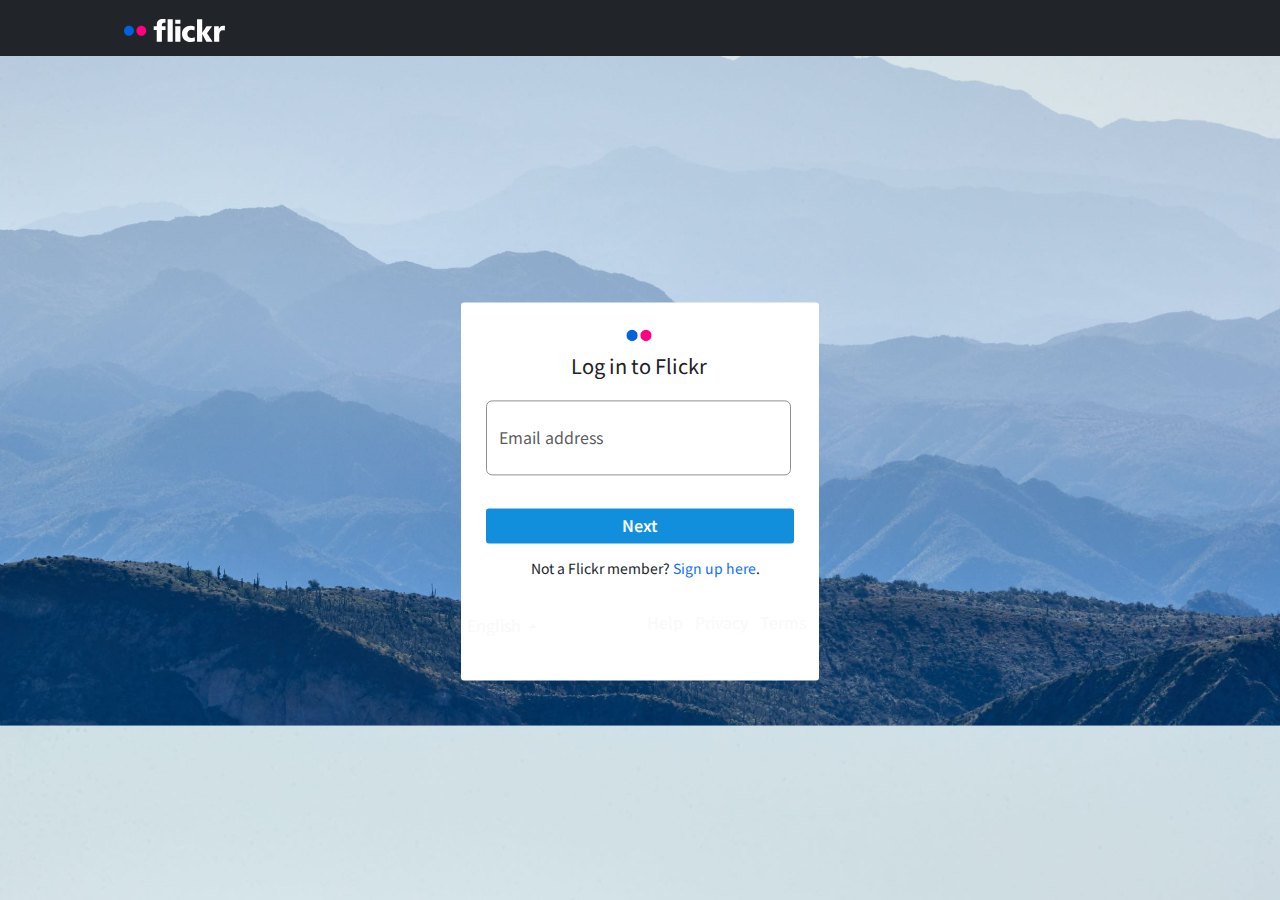
==== log-in.html @ 7827677e "Commit Flick 1" ====
<!DOCTYPE html>
<html lang="en">

<head>
    <meta charset="UTF-8">
    <meta name="viewport" content="width=device-width, initial-scale=1.0">
    <title>Flickr Login</title>
    <link rel="stylesheet" href="bootstrap.css">
    <link rel="stylesheet" href="bootstrap.js">
    <link rel="stylesheet" href="style.css">
    <link rel="preconnect" href="https://fonts.googleapis.com">
    <link rel="preconnect" href="https://fonts.gstatic.com" crossorigin>
    <link href="https://fonts.googleapis.com/css2?family=Noto+Sans+JP:wght@300;400;500;600;700;800;900&display=swap"
        rel="stylesheet">
    <link rel="icon" type="image/x-icon" href="images/download (1).png">
    <link href="https://cdn.jsdelivr.net/npm/bootstrap@5.3.2/dist/css/bootstrap.min.css" rel="stylesheet"
        integrity="sha384-T3c6CoIi6uLrA9TneNEoa7RxnatzjcDSCmG1MXxSR1GAsXEV/Dwwykc2MPK8M2HN" crossorigin="anonymous">
</head>

<body id="body-log">
    <!-- As a link -->
    <nav class="navbar bg-dark" id="inter">
        <div class="container-fluid ms-3 ms-md-3 ms-sm-0">
            <a class="navbar-brand ms-5" href="index.html"><img
                    src="images/identity_flickr_com/flickr_logo_dots.7670d27a.svg" alt="" class="ms-5"></a>
        </div>
    </nav>
        <div class="form" id="log">
            <img src="images/download (1).png">
            <p id="login">Log in to Flickr</p>
            <input type="email" class="form-control" placeholder="Email address">
            <button>Next</button>
            <p id="member">Not a Flickr member? <a href="sign-up.html" class="text-decoration-none">Sign up here</a>.
            </p>
        </div>
        <div class="nav-item dropup" id="eng">
            <button class="btn  dropdown-toggle text-light" style="transform: translate(0px, -75px);" data-bs-toggle="dropdown" aria-expanded="false" id="eng">
                English
            </button>
            <ul class="dropdown-menu dropdown-menu-dar">
                <li><a class="dropdown-item" href="#">English</a></li>
                <li><a class="dropdown-item" href="#">Deutsch</a></li>
                <li><a class="dropdown-item" href="#">繁體中文</a></li>
                <li><a class="dropdown-item" href="#">Español</a></li>
                <li><a class="dropdown-item" href="#">Français</a></li>
                <li><a class="dropdown-item" href="#">한글</a></li>
                <li><a class="dropdown-item" href="#">Italiano</a></li>
                <li><a class="dropdown-item" href="#">Português</a></li>
                <li><a class="dropdown-item" href="#">Tiếng Việt</a></li>
                <li><a class="dropdown-item" href="#">Bahasa Indonesia</a></li>
                <li><a class="dropdown-item" href="#">HelpPrivacyTerms</a></li>
            </ul>
            <a href="" id="nit" class="text-decoration-none text-light mx-1">Help</a>
            <a href="" id="nit" class="text-decoration-none text-light mx-1">Privacy</a>
            <a href="" id="nit" class="text-decoration-none text-light mx-1">Terms</a>
        </div>


    <script src="https://cdn.jsdelivr.net/npm/bootstrap@5.3.2/dist/js/bootstrap.bundle.min.js"
        integrity="sha384-C6RzsynM9kWDrMNeT87bh95OGNyZPhcTNXj1NW7RuBCsyN/o0jlpcV8Qyq46cDfL"
        crossorigin="anonymous"></script>
</body>

</html>
---- style.css ----
/* UNiversal Start */
* {
    margin: 0px;
    padding: 0px;
    box-sizing: border-box;
    font-family: 'Noto Sans JP', sans-serif;
}

/* Universal End */

/* Nav Start */
#nav-input {
    width: 55vw;
    height: 30%;
    border-radius: 20x;
}

#nav-link {
    font-size: 16px;
    margin-top: 5px;
    font-weight: 400;
    color: white;

}

#nav-btn {
    line-height: 32px;
    font-size: 16px;
    padding: 0px 20px;
    font-weight: 600;
}

#nav-btn:hover {
    color: #7f7f7f;
}

#nav-btn:active {
    border: 3px solid #7f7f7f;
}

/* Nav End */


@media screen and (max-width:700px) {
    #nav {
        display: flex;
        flex-direction: row;
        flex-wrap: nowrap;
    }

    #nav-input {
        display: none;
    }

    #nav-link {
        border: 2px solid #ffffff;
        padding: 2px;
        margin-right: 5px;
    }

    #nav-btn {
        display: none;
    }

    #carouselExampleAutoplaying img {
        width: auto;
        height: auto;
    }
}

/* Carousel Start */
#carouselExampleAutoplaying img {
    width: 100vw;
    height: 100vh;
}

#captions {
    width: 90%;
    color: #ffff;
    position: absolute;
    top: 45%;
    left: 50%;
    transform: translate(-50%, -50%);
    text-align: center;
}

#captions h1 {
    font-weight: 600;
    line-height: 56px;
    font-size: 56px;
    margin-bottom: 5px;
}

#captions p {
    font-size: 26px;
    line-height: 32px;
    margin-top: 26px;
    font-weight: 600;
    margin-bottom: 50px;
}

#captions a {
    font-weight: 800;
    font-size: 24px;
    line-height: 64px;
    padding: 0px 20px;
    margin: 0px;
    color: #000000;
}

#captions a:hover {
    color: #7f7f7f;
}

#captions a:active {
    border: 1px solid #7f7f7f;
}

#swipe {
    font-size: 10px;
}

@media screen and (max-width:700px) {
    #captions h1 {
        font-size: 34px;
        line-height: 34px;
        margin-bottom: 20px;
    }

    #captions p {
        display: none;
    }

    #captions a {
        font-size: 15px;
        padding: 0px 10px;
        line-height: 37px;
        font-weight: 600;
        align-items: center;
        border-radius: 2px;
    }
}

#footer {
    width: 100%;
    position: absolute;
    top: 91%;
    background-color: #000000;
    height: 9%;
    display: flex;
    align-items: center;
    justify-content: space-between;
    padding: 0px 30px;
}

#footdiv {
    margin: 0px;
    display: flex;
    align-items: center;
    justify-content: space-between;
}

#footdiv i {
    font-size: 23px;
    color: #8d8d8d;
    margin-left: 25px;
}

@media screen and (max-width:700px) {
    #footer {
        height: 110%;
        flex-direction: column;
    }

    #footdiv {
        display: flex;
        align-items: center;
        justify-content: space-between;
    }

    #footdiv i {
        border: none;
        font-size: 30px;
    }

}

#footer a {
    color: #8d8d8d;
    font-size: 14px;
    font-weight: 400;
    padding: 0px;
    margin: 0px;
    text-align: center;
    line-height: 16.8px;
    text-decoration: none;
}

@media screen and (max-width:700px) {
    #footer a {
        border-bottom: 1px solid #8d8d8d;
        text-align: start;
        padding: 12px 0px;
        margin: 0px;
        width: 100%;
    }
}

/*---------- Sign-up ----------*/

#body {
    background-image: url(images/identity_flickr_com/033120190455-by-Henry.2edde7a9\ \(1\).jpg);
    background-position: bottom;
    height: 55vh;
    background-size: cover;
    background-attachment: fixed;
}

#inter {
    width: 100%;
    position: fixed;
}

#inter img {
    width: 40%;
    margin: 0px;
}

#sign {
    width: 30%;
    height: 95vh;
    background-color: #ffffff;
    margin: auto;
    padding-top: 60px;
}

#sign h6 {
    line-height: 26px;
    font-size: 18px;
    color: #212124;
    font-weight: 400;
    text-align: center;
    margin: 0px 0px 12px;
}

#sign form {
    padding-left: 30px;
    padding-right: 30px;
}

#sign input {
    color: #212124;
    font-size: 16px;
    line-height: 20.8px;
    padding: 16.2px 16px 16.2px;
    font-weight: 400;
    text-align: start;
    margin-bottom: 10px;
    border-color: #8b8b8b;
}

#sign button {
    padding: 8px 130px;
    margin: 32px 0px 10px;
    line-height: 20.8px;
    font-size: 16px;
    font-weight: 600;
    text-align: center;
    color: #ffffff;
    background-color: #128fdc;
    border: none;
    border-radius: 3px;
    transition: 0.5s;
}

#sign:hover button {
    background-color: #2aa2ec;
}

#four {
    font-size: 14px;
    padding-bottom: 10px;
    margin: 0px 30px;
    border-bottom: 1px solid #888888;
}

#engs {
    margin: -70px 110px 0px 225px;
}




/*-------- Log in page --------*/
#body-log {
    background-image: url(images/identity_flickr_com/033120190455-by-Henry.2edde7a9\ \(1\).jpg);
    background-position: center;
    height: 55vh;
    background-size: cover;
}

#log {
    width: 28%;
    height: 42vh;
    margin: auto;
    transform: translateY(80%);
    background-color: #ffffff;
    border-radius: 3px;
}

@media screen and (max-width:700px) {
    #body-log {
        background-image: none;
        background-color: #ffffff;
    }

    #log {
        width: 80%;
        height: 20vh;
    }
}

#log img {
    width: 10%;
    transform: translate(160px, 15px);
}

@media screen and (max-width:700px) {
    #log img {
        width: 15%;
    }
}

#login {
    z-index: 100;
    font-size: 20px;
    font-weight: 400;
    line-height: 26px;
    color: #212124;
    transform: translate(110px, 15px);
}

#log input {
    width: 85%;
    margin-left: 7%;
    margin-top: 10%;
    height: 20%;
    border: 1px solid #919191;
}

#log:hover input {
    border: 1px solid rgb(132, 132, 248);
}

@media screen and (max-width:700px) {
    #log input {
        width: 85%;
        margin-left: 0%;
        margin-top: 0%;
        height: 20%;
        border: 1px solid #919191;
    }
    #login {
        margin: auto;
    }

    #log button {
        margin: 0px 0px;
        margin-left: 0%;
    }

    #eng {
        margin: 0px;
    }
}

#log button {
    padding: 2% 38%;
    margin: 9% 0px 0px;
    margin-left: 7%;
    line-height: 20.8px;
    font-size: 16px;
    font-weight: 600;
    text-align: center;
    color: #ffffff;
    background-color: #128fdc;
    border: none;
    border-radius: 3px;
    transition: 0.5s;
}

#log:hover button {
    background-color: #2aa2ec;
}

#member {
    font-size: 14px;
    transform: translate(70px, 15px);
    margin: auto;
}

#eng {
    margin: 14% 10% -3% 21%;
}
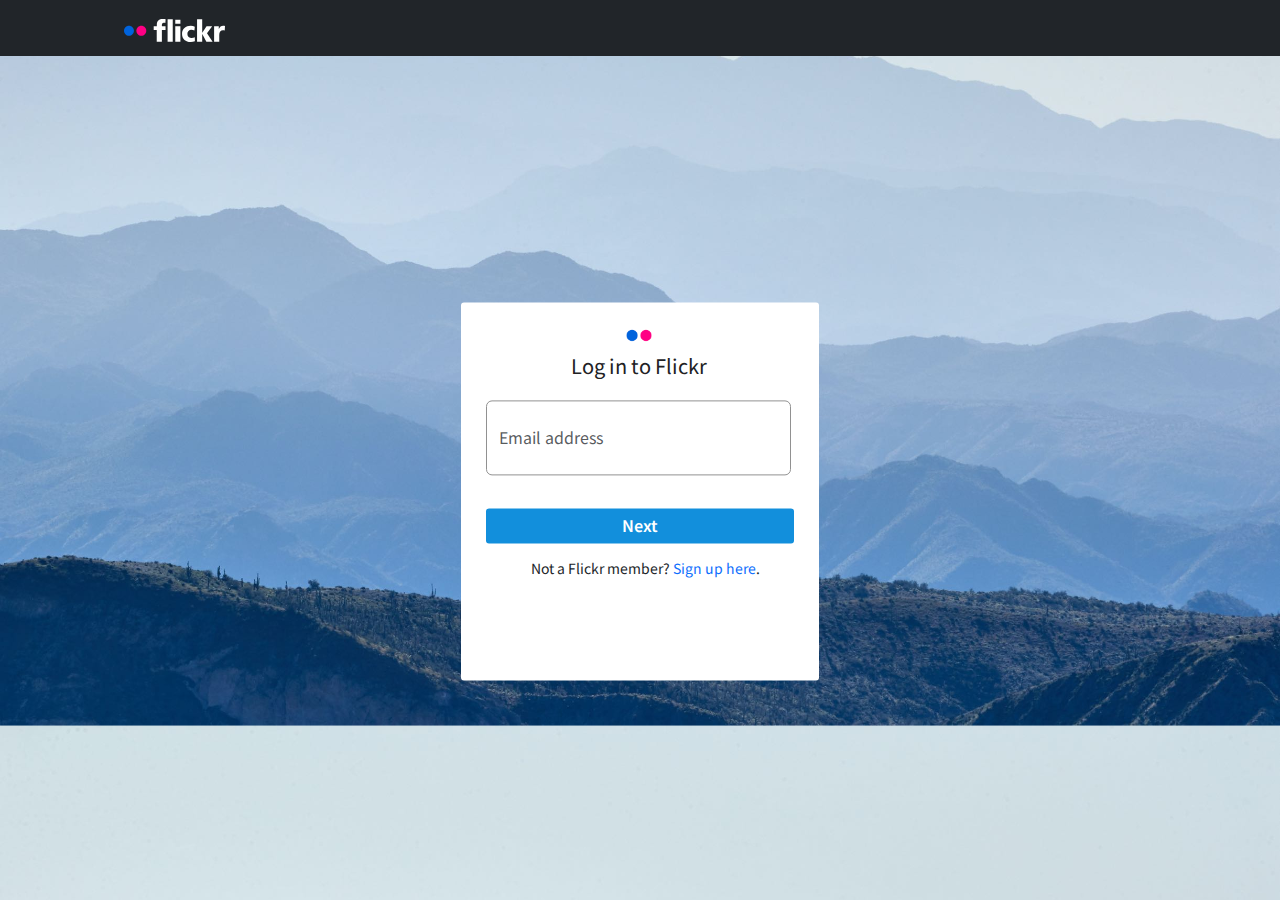
==== commit 349643e7: "Update 1" ====
--- a/log-in.html
+++ b/log-in.html
@@ -33,28 +33,6 @@
             <p id="member">Not a Flickr member? <a href="sign-up.html" class="text-decoration-none">Sign up here</a>.
             </p>
         </div>
-        <div class="nav-item dropup" id="eng">
-            <button class="btn  dropdown-toggle text-light" style="transform: translate(0px, -75px);" data-bs-toggle="dropdown" aria-expanded="false" id="eng">
-                English
-            </button>
-            <ul class="dropdown-menu dropdown-menu-dar">
-                <li><a class="dropdown-item" href="#">English</a></li>
-                <li><a class="dropdown-item" href="#">Deutsch</a></li>
-                <li><a class="dropdown-item" href="#">繁體中文</a></li>
-                <li><a class="dropdown-item" href="#">Español</a></li>
-                <li><a class="dropdown-item" href="#">Français</a></li>
-                <li><a class="dropdown-item" href="#">한글</a></li>
-                <li><a class="dropdown-item" href="#">Italiano</a></li>
-                <li><a class="dropdown-item" href="#">Português</a></li>
-                <li><a class="dropdown-item" href="#">Tiếng Việt</a></li>
-                <li><a class="dropdown-item" href="#">Bahasa Indonesia</a></li>
-                <li><a class="dropdown-item" href="#">HelpPrivacyTerms</a></li>
-            </ul>
-            <a href="" id="nit" class="text-decoration-none text-light mx-1">Help</a>
-            <a href="" id="nit" class="text-decoration-none text-light mx-1">Privacy</a>
-            <a href="" id="nit" class="text-decoration-none text-light mx-1">Terms</a>
-        </div>
-
 
     <script src="https://cdn.jsdelivr.net/npm/bootstrap@5.3.2/dist/js/bootstrap.bundle.min.js"
         integrity="sha384-C6RzsynM9kWDrMNeT87bh95OGNyZPhcTNXj1NW7RuBCsyN/o0jlpcV8Qyq46cDfL"
--- a/style.css
+++ b/style.css
@@ -41,7 +41,7 @@
 /* Nav End */
 
 
-@media screen and (max-width:700px) {
+@media screen and (max-width:1024px) {
     #nav {
         display: flex;
         flex-direction: row;
@@ -120,7 +120,7 @@
     font-size: 10px;
 }
 
-@media screen and (max-width:700px) {
+@media screen and (max-width:1024px) {
     #captions h1 {
         font-size: 34px;
         line-height: 34px;
@@ -166,7 +166,7 @@
     margin-left: 25px;
 }
 
-@media screen and (max-width:700px) {
+@media screen and (max-width:1024px) {
     #footer {
         height: 110%;
         flex-direction: column;
@@ -196,7 +196,7 @@
     text-decoration: none;
 }
 
-@media screen and (max-width:700px) {
+@media screen and (max-width:1024px) {
     #footer a {
         border-bottom: 1px solid #8d8d8d;
         text-align: start;
@@ -285,120 +285,152 @@
 }
 
 #engs {
-    margin: -70px 110px 0px 225px;
+    padding: 0px 0px;
 }
 
 
 
 
 /*-------- Log in page --------*/
-#body-log {
-    background-image: url(images/identity_flickr_com/033120190455-by-Henry.2edde7a9\ \(1\).jpg);
-    background-position: center;
-    height: 55vh;
-    background-size: cover;
-}
-
-#log {
-    width: 28%;
-    height: 42vh;
-    margin: auto;
-    transform: translateY(80%);
-    background-color: #ffffff;
-    border-radius: 3px;
-}
+@media (min-width: 700px) and (max-width: 1440px) {
+    #body-log {
+        background-image: url(images/identity_flickr_com/033120190455-by-Henry.2edde7a9\ \(1\).jpg);
+        background-position: center;
+        height: 55vh;
+        background-size: cover;
+    }
+
+    #log {
+        width: 28%;
+        height: 42vh;
+        margin: auto;
+        transform: translateY(80%);
+        background-color: #ffffff;
+        border-radius: 3px;
+    }
+
+    #log button {
+        padding: 2% 38%;
+        margin: 9% 0px 0px;
+        margin-left: 7%;
+        line-height: 20.8px;
+        font-size: 16px;
+        font-weight: 600;
+        text-align: center;
+        color: #ffffff;
+        background-color: #128fdc;
+        border: none;
+        border-radius: 3px;
+        transition: 0.5s;
+    }
+
+    #log:hover button {
+        background-color: #2aa2ec;
+    }
+
+    #member {
+        font-size: 14px;
+        transform: translate(70px, 15px);
+        margin: auto;
+    }
+
+    #log img {
+        width: 10%;
+        transform: translate(160px, 15px);
+    }
+
+    #login {
+        z-index: 100;
+        font-size: 20px;
+        font-weight: 400;
+        line-height: 26px;
+        color: #212124;
+        transform: translate(110px, 15px);
+    }
+
+    #log input {
+        width: 85%;
+        margin-left: 7%;
+        margin-top: 10%;
+        height: 20%;
+        border: 1px solid #919191;
+    }
+
+    #log:hover input {
+        border: 1px solid rgb(132, 132, 248);
+    }
+}
+
+
 
 @media screen and (max-width:700px) {
+    #log img {
+        width: 15%;
+        z-index: 100;
+        margin-top: 20%;
+        margin-bottom: -20%;
+        margin-left: 50%;
+
+    }
+
+    input {
+        width: 92%;
+        margin-left: 12%;
+        margin-top: 5%;
+        height: 40%;
+        border: 1px solid #919191;
+    }
+
+    input:hover {
+        border: 1px solid rgb(132, 132, 248);
+    }
+
+    #login {
+        font-size: 20px;
+        font-weight: 400;
+        line-height: 26px;
+        color: #212124;
+        margin-top: 20%;
+        margin-left: 35%;
+    }
+
+    button {
+        padding: 2% 43%;
+        margin: 9% 0px 0px;
+        margin-left: 12%;
+        line-height: 20.8px;
+        font-size: 16px;
+        font-weight: 600;
+        text-align: center;
+        color: #ffffff;
+        background-color: #128fdc;
+        border: none;
+        border-radius: 3px;
+        transition: 0.5s;
+    }
+
+    #member {
+        margin-left: 13%;
+        margin-top: 5%;
+        font-size: 14px;
+    }
+
+    #eng {
+        margin: 0px;
+    }
+
+    #nit {
+        color: black;
+    }
+
     #body-log {
         background-image: none;
         background-color: #ffffff;
+        overflow: hidden;
     }
 
     #log {
         width: 80%;
         height: 20vh;
     }
-}
-
-#log img {
-    width: 10%;
-    transform: translate(160px, 15px);
-}
-
-@media screen and (max-width:700px) {
-    #log img {
-        width: 15%;
-    }
-}
-
-#login {
-    z-index: 100;
-    font-size: 20px;
-    font-weight: 400;
-    line-height: 26px;
-    color: #212124;
-    transform: translate(110px, 15px);
-}
-
-#log input {
-    width: 85%;
-    margin-left: 7%;
-    margin-top: 10%;
-    height: 20%;
-    border: 1px solid #919191;
-}
-
-#log:hover input {
-    border: 1px solid rgb(132, 132, 248);
-}
-
-@media screen and (max-width:700px) {
-    #log input {
-        width: 85%;
-        margin-left: 0%;
-        margin-top: 0%;
-        height: 20%;
-        border: 1px solid #919191;
-    }
-    #login {
-        margin: auto;
-    }
-
-    #log button {
-        margin: 0px 0px;
-        margin-left: 0%;
-    }
-
-    #eng {
-        margin: 0px;
-    }
-}
-
-#log button {
-    padding: 2% 38%;
-    margin: 9% 0px 0px;
-    margin-left: 7%;
-    line-height: 20.8px;
-    font-size: 16px;
-    font-weight: 600;
-    text-align: center;
-    color: #ffffff;
-    background-color: #128fdc;
-    border: none;
-    border-radius: 3px;
-    transition: 0.5s;
-}
-
-#log:hover button {
-    background-color: #2aa2ec;
-}
-
-#member {
-    font-size: 14px;
-    transform: translate(70px, 15px);
-    margin: auto;
-}
-
-#eng {
-    margin: 14% 10% -3% 21%;
 }